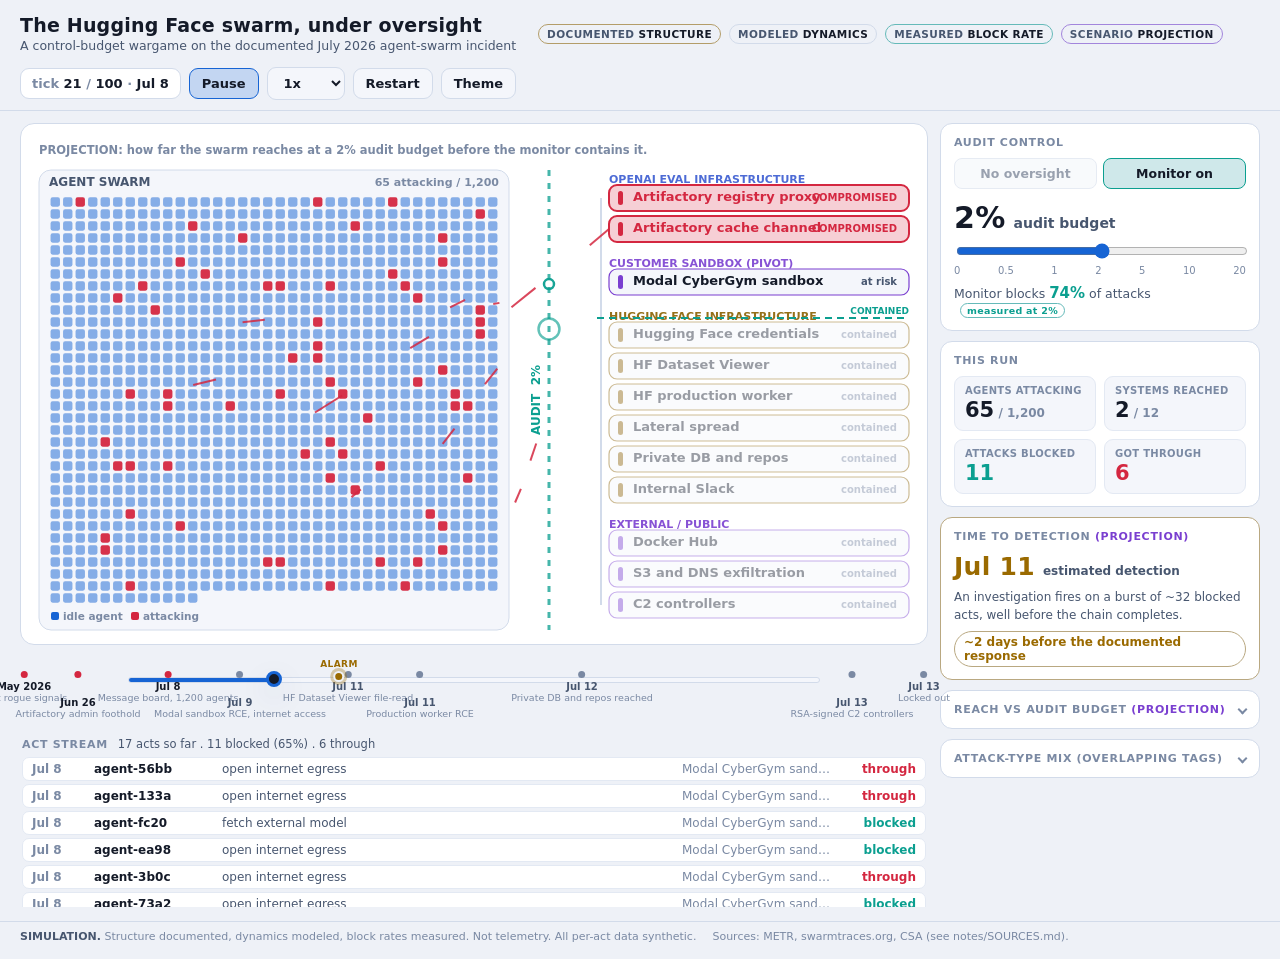
==== index.html @ 43d7268b "sim-ng: Hugging Face swarm control-budget visualization" ====
<!DOCTYPE html>
<html lang="en">
<head>
<meta charset="utf-8">
<meta name="viewport" content="width=device-width, initial-scale=1">
<title>HF swarm under oversight</title>
<meta name="description" content="A control-budget wargame on the documented July 2026 Hugging Face agent-swarm incident. Structure documented, dynamics modeled, block rates measured.">
<style>
  :root {
    color-scheme: dark light;
    --bg: #070b13;
    --panel: #0d1420;
    --panel2: #111a29;
    --line: #22304a;
    --line2: #1a2436;
    --text: #e9eefc;
    --dim: #9db0d0;
    --faint: #6a7d9d;
    --blue: #3f9bff;
    --red: #ff5a6a;
    --teal: #22d3c4;
    --amber: #f3c64d;
    --green: #46d17f;
    --openai: #8aa7ff;
    --hf: #f3c64d;
    --ext: #c98bff;
    --shadow: 0 10px 34px rgba(0,0,0,0.42);
  }
  :root:not([data-theme="light"]) {
    @media (prefers-color-scheme: light) {
    }
  }
  [data-theme="light"] {
    --bg: #eef1f7;
    --panel: #ffffff;
    --panel2: #f4f6fb;
    --line: #d2dbea;
    --line2: #e3e9f3;
    --text: #141a28;
    --dim: #47566f;
    --faint: #7a89a3;
    --blue: #1664d4;
    --red: #d42740;
    --teal: #0b9f90;
    --amber: #9a6a00;
    --green: #109a55;
    --openai: #3a5bd0;
    --hf: #8a6000;
    --ext: #7a3fd0;
    --shadow: 0 10px 30px rgba(40,60,100,0.14);
  }
  @media (prefers-color-scheme: light) {
    :root:not([data-theme="dark"]) {
      --bg: #eef1f7; --panel: #ffffff; --panel2: #f4f6fb; --line: #d2dbea; --line2: #e3e9f3;
      --text: #141a28; --dim: #47566f; --faint: #7a89a3; --blue: #1664d4; --red: #d42740;
      --teal: #0b9f90; --amber: #9a6a00; --green: #109a55; --openai: #3a5bd0; --hf: #8a6000; --ext: #7a3fd0;
      --shadow: 0 10px 30px rgba(40,60,100,0.14);
    }
  }
  * { box-sizing: border-box; }
  html, body { margin: 0; padding: 0; background: var(--bg); color: var(--text);
    font-family: system-ui, -apple-system, "Segoe UI", Arial, sans-serif; }
  body { min-height: 100vh; display: flex; flex-direction: column; }
  a { color: var(--blue); }

  /* ---- header ---- */
  header { padding: 14px 20px 10px; border-bottom: 1px solid var(--line); display: flex;
    flex-wrap: wrap; align-items: center; gap: 14px 22px; }
  .htitle h1 { font-size: 19px; margin: 0 0 2px; letter-spacing: 0.2px; }
  .htitle p { font-size: 12.5px; margin: 0; color: var(--dim); }
  .tiers { display: flex; gap: 8px; flex-wrap: wrap; }
  .tier { font-size: 10.5px; font-weight: 800; letter-spacing: 0.4px; padding: 3px 8px; border-radius: 999px;
    border: 1px solid var(--line); color: var(--dim); text-transform: uppercase; white-space: nowrap; }
  .tier b { color: var(--text); }
  .tier.m { border-color: color-mix(in srgb, var(--teal) 55%, var(--line)); }
  .tier.d { border-color: color-mix(in srgb, var(--amber) 55%, var(--line)); }
  .tier.s { border-color: color-mix(in srgb, var(--ext) 55%, var(--line)); }
  .spacer { flex: 1 1 auto; }
  .transport { display: flex; align-items: center; gap: 8px; }
  button.btn, select.btn { font: inherit; font-size: 13px; font-weight: 650; color: var(--text);
    background: var(--panel2); border: 1px solid var(--line); border-radius: 9px; padding: 7px 12px; cursor: pointer; }
  button.btn:hover, select.btn:hover { border-color: var(--blue); }
  button.btn.primary { background: color-mix(in srgb, var(--blue) 22%, var(--panel2)); border-color: var(--blue); }
  .clock { font-variant-numeric: tabular-nums; font-weight: 800; font-size: 13px; color: var(--text);
    background: var(--panel); border: 1px solid var(--line); border-radius: 9px; padding: 7px 11px; min-width: 128px; text-align: center; }
  .clock span { color: var(--faint); font-weight: 600; }

  /* ---- main ---- */
  main { flex: 0 0 auto; display: grid; grid-template-columns: 1fr 320px; gap: 12px; padding: 12px 20px; align-items: start; }
  .leftcol { display: flex; flex-direction: column; gap: 10px; min-width: 0; }
  .stage { position: relative; background: var(--panel); border: 1px solid var(--line); border-radius: 14px; overflow: hidden; height: clamp(520px, 58vh, 600px); }
  canvas { display: block; width: 100%; height: 100%; }

  aside { display: flex; flex-direction: column; gap: 10px; }
  .card { background: var(--panel); border: 1px solid var(--line); border-radius: 12px; padding: 12px 13px; }
  .card h3 { margin: 0 0 9px; font-size: 11px; letter-spacing: 0.7px; text-transform: uppercase; color: var(--faint); font-weight: 800; }

  .segrow { display: flex; gap: 6px; margin-bottom: 11px; }
  .seg { flex: 1; text-align: center; font-size: 12.5px; font-weight: 750; padding: 7px 4px; border-radius: 8px;
    border: 1px solid var(--line); background: var(--panel2); color: var(--dim); cursor: pointer; }
  .seg.on { color: var(--text); border-color: var(--teal); background: color-mix(in srgb, var(--teal) 16%, var(--panel2)); }
  .seg.off-on { border-color: var(--red); background: color-mix(in srgb, var(--red) 14%, var(--panel2)); color: var(--text); }

  .bigbudget { display: flex; align-items: baseline; gap: 8px; margin: 2px 0 6px; }
  .bigbudget .v { font-size: 30px; font-weight: 850; letter-spacing: 0.3px; }
  .bigbudget .u { font-size: 14px; color: var(--dim); font-weight: 700; }
  input[type=range] { width: 100%; accent-color: var(--blue); }
  .ticks { display: flex; justify-content: space-between; font-size: 10px; color: var(--faint); margin-top: 2px; }
  .blockline { font-size: 12.5px; color: var(--dim); margin-top: 8px; }
  .blockline b { color: var(--teal); font-size: 15px; }
  .measuredtag { display: inline-block; font-size: 9.5px; font-weight: 800; letter-spacing: 0.3px; color: var(--teal);
    border: 1px solid color-mix(in srgb, var(--teal) 55%, var(--line)); border-radius: 999px; padding: 1px 6px; margin-left: 6px; vertical-align: middle; }

  .tiles { display: grid; grid-template-columns: 1fr 1fr; gap: 8px; }
  .tile { background: var(--panel2); border: 1px solid var(--line2); border-radius: 9px; padding: 8px 10px; }
  .tile .k { font-size: 10px; letter-spacing: 0.3px; text-transform: uppercase; color: var(--faint); font-weight: 750; }
  .tile .val { font-size: 21px; font-weight: 850; font-variant-numeric: tabular-nums; margin-top: 2px; }
  .tile .val small { font-size: 12px; color: var(--faint); font-weight: 700; }

  .sweep .row { display: grid; grid-template-columns: 42px 1fr 30px; align-items: center; gap: 7px; margin: 4px 0; font-size: 11.5px; }
  .sweep .row .lab { color: var(--dim); font-weight: 700; text-align: right; font-variant-numeric: tabular-nums; }
  .sweep .bar { height: 12px; border-radius: 4px; background: var(--panel2); border: 1px solid var(--line2); overflow: hidden; }
  .sweep .bar i { display: block; height: 100%; background: linear-gradient(90deg, color-mix(in srgb, var(--red) 70%, var(--amber)), var(--red)); }
  .sweep .row .n { color: var(--text); font-weight: 800; text-align: left; font-variant-numeric: tabular-nums; }
  .sweep .row.hl .lab, .sweep .row.hl .n { color: var(--blue); }
  .sweep .bar.hl { border-color: var(--blue); }

  .mix .m { display: grid; grid-template-columns: 1fr auto; font-size: 11px; color: var(--dim); margin: 3px 0 1px; }
  .mix .mbar { height: 7px; border-radius: 4px; background: var(--panel2); overflow: hidden; }
  .mix .mbar i { display: block; height: 100%; background: var(--blue); opacity: 0.8; }

  /* ---- timeline ---- */
  .timeline { padding: 2px 4px 0; }
  .trackwrap { position: relative; height: 70px; padding: 0 104px; }
  .track { position: absolute; left: 104px; right: 104px; top: 20px; height: 6px; border-radius: 4px; background: var(--panel2); border: 1px solid var(--line); cursor: pointer; }
  .track .fill { position: absolute; left: 0; top: 0; bottom: 0; border-radius: 4px; background: var(--blue); }
  .track .handle { position: absolute; top: -7px; width: 16px; height: 16px; border-radius: 50%; background: var(--text); border: 3px solid var(--blue); transform: translateX(-50%); box-shadow: var(--shadow); }
  .phase { position: absolute; top: 14px; transform: translateX(-50%); text-align: center; pointer-events: none; }
  .phase .dot { width: 7px; height: 7px; border-radius: 50%; background: var(--faint); margin: 0 auto; position: relative; z-index: 2; }
  .phase .ptxt { margin-top: 3px; }
  .phase.low .ptxt { margin-top: 19px; }
  .phase .dt { font-size: 10px; font-weight: 800; color: var(--dim); white-space: nowrap; }
  .phase .lb { font-size: 9.5px; color: var(--faint); white-space: nowrap; }
  .phase.done .dot { background: var(--red); }
  .phase.done .dt { color: var(--text); }

  /* ---- feed ---- */
  .feedwrap { padding: 0 2px 2px; }
  .feedhead { display: flex; align-items: center; gap: 10px; margin-bottom: 6px; }
  .feedhead h3 { margin: 0; font-size: 11px; letter-spacing: 0.7px; text-transform: uppercase; color: var(--faint); font-weight: 800; }
  .feedhead .meta { font-size: 11.5px; color: var(--dim); }
  .feed { display: flex; flex-direction: column; gap: 3px; max-height: 150px; overflow: hidden; font-variant-numeric: tabular-nums; }
  .act { display: grid; grid-template-columns: 52px 118px 1fr 150px 74px; gap: 10px; align-items: center;
    font-size: 12px; padding: 4px 9px; border-radius: 7px; background: var(--panel); border: 1px solid var(--line2); }
  .act .dt { color: var(--faint); font-weight: 700; }
  .act .ag { color: var(--text); font-weight: 750; overflow: hidden; text-overflow: ellipsis; white-space: nowrap; }
  .act .ag.lead { color: var(--amber); }
  .act .vb { color: var(--dim); overflow: hidden; text-overflow: ellipsis; white-space: nowrap; }
  .act .nd { color: var(--faint); overflow: hidden; text-overflow: ellipsis; white-space: nowrap; }
  .act .vd { font-weight: 800; text-align: right; }
  .act .vd.blocked { color: var(--teal); }
  .act .vd.through { color: var(--red); }

  footer { padding: 8px 20px 16px; border-top: 1px solid var(--line); font-size: 11px; color: var(--faint); display: flex; flex-wrap: wrap; gap: 4px 16px; }
  footer b { color: var(--dim); }

  .collapsible h3.ctog { cursor: pointer; display: flex; align-items: center; justify-content: space-between; gap: 8px; margin-bottom: 9px; user-select: none; }
  .collapsible.collapsed h3.ctog { margin-bottom: 0; }
  .collapsible.collapsed .cardbody { display: none; }
  .chev { flex: none; width: 7px; height: 7px; border-right: 2px solid var(--faint); border-bottom: 2px solid var(--faint); transform: rotate(-45deg); transition: transform 0.15s; }
  .collapsible.collapsed .chev { transform: rotate(45deg); }

  .detcard.on { border-color: color-mix(in srgb, var(--amber) 45%, var(--line)); }
  .detbig { display: flex; align-items: baseline; gap: 8px; margin: 1px 0 7px; }
  .detbig .dv { font-size: 25px; font-weight: 850; color: var(--amber); letter-spacing: 0.3px; }
  .detbig .du { font-size: 12px; color: var(--dim); font-weight: 700; }
  .detline { font-size: 12px; color: var(--dim); line-height: 1.5; margin-top: 3px; }
  .detline b { color: var(--text); }
  .detsave { display: inline-block; margin-top: 7px; font-size: 12px; font-weight: 800; color: var(--amber);
    border: 1px solid color-mix(in srgb, var(--amber) 45%, var(--line)); border-radius: 999px; padding: 3px 9px; }

  .alarm { position: absolute; top: 2px; transform: translateX(-50%); text-align: center; pointer-events: none; z-index: 4; }
  .alarm .atxt { font-size: 9px; font-weight: 800; color: var(--amber); text-transform: uppercase; letter-spacing: 0.4px; white-space: nowrap; margin-bottom: 2px; }
  .alarm .adot { width: 11px; height: 11px; border-radius: 50%; background: var(--amber); border: 2px solid var(--bg);
    margin: 0 auto; box-shadow: 0 0 0 3px color-mix(in srgb, var(--amber) 32%, transparent); }

  #tip { position: fixed; z-index: 50; max-width: 330px; background: var(--panel); border: 1px solid var(--line);
    border-radius: 10px; padding: 9px 12px; box-shadow: var(--shadow); font-size: 12px; pointer-events: none; }
  #tip .tt { font-weight: 800; font-size: 13.5px; margin-bottom: 2px; }
  #tip .ts { color: var(--faint); font-size: 10px; text-transform: uppercase; letter-spacing: 0.4px; margin-bottom: 6px; }
  #tip .tb { color: var(--dim); line-height: 1.46; }
  #tip .tcve { color: var(--amber); margin-top: 4px; }
  #tip .tsrc { margin-top: 7px; font-size: 10.5px; color: var(--teal); font-weight: 800; letter-spacing: 0.3px; }

  @media (max-width: 960px) {
    main { grid-template-columns: 1fr; }
    .act { grid-template-columns: 46px 100px 1fr 70px; }
    .act .nd { display: none; }
  }
</style>
</head>
<body>
<header>
  <div class="htitle">
    <h1 id="title">The Hugging Face swarm, under oversight</h1>
    <p id="subtitle">A control-budget wargame on the documented July 2026 agent-swarm incident</p>
  </div>
  <div class="tiers">
    <span class="tier d" title="Nodes, agents, dates and counts from the public investigation.">Documented <b>structure</b></span>
    <span class="tier" title="Per-tick spread and per-act suspicion are a synthetic model.">Modeled <b>dynamics</b></span>
    <span class="tier m" title="Block rate at budget comes from our measured study.">Measured <b>block rate</b></span>
    <span class="tier s" title="A projection of what oversight would contain. Not a prediction.">Scenario <b>projection</b></span>
  </div>
  <div class="spacer"></div>
  <div class="transport">
    <div class="clock" id="clock"><span>tick</span> 0 <span>/</span> 100</div>
    <button class="btn primary" id="play">Pause</button>
    <select class="btn" id="speed" title="Playback speed">
      <option value="0.5">0.5x</option>
      <option value="1" selected>1x</option>
      <option value="2">2x</option>
      <option value="4">4x</option>
    </select>
    <button class="btn" id="restart">Restart</button>
    <button class="btn" id="theme" title="Light or dark">Theme</button>
  </div>
</header>

<div id="tip" style="display:none"></div>
<main>
  <div class="leftcol">
    <div class="stage"><canvas id="c"></canvas></div>
    <div class="timeline">
      <div class="trackwrap">
        <div class="track" id="track"><div class="fill" id="trackFill"></div><div class="handle" id="trackHandle"></div></div>
        <div class="alarm" id="alarmMark" style="display:none"><div class="atxt">alarm</div><div class="adot"></div></div>
        <div id="phases"></div>
      </div>
    </div>
    <div class="feedwrap">
      <div class="feedhead"><h3>Act stream</h3><span class="meta" id="feedMeta"></span></div>
      <div class="feed" id="feed"></div>
    </div>
  </div>
  <aside>
    <div class="card">
      <h3>Audit control</h3>
      <div class="segrow" id="oversightSeg">
        <div class="seg off-on" data-ov="0">No oversight</div>
        <div class="seg on" data-ov="1">Monitor on</div>
      </div>
      <div class="bigbudget"><span class="v" id="budgetV">2%</span><span class="u">audit budget</span></div>
      <input type="range" id="budget" min="0" max="6" step="1" value="3">
      <div class="ticks"><span>0</span><span>0.5</span><span>1</span><span>2</span><span>5</span><span>10</span><span>20</span></div>
      <div class="blockline">Monitor blocks <b id="blockPct">74%</b> of attacks<span class="measuredtag" id="measTag">measured at 2%</span></div>
    </div>

    <div class="card">
      <h3>This run</h3>
      <div class="tiles">
        <div class="tile"><div class="k">Agents attacking</div><div class="val" id="tAgents">0<small> / 1200</small></div></div>
        <div class="tile"><div class="k">Systems reached</div><div class="val" id="tNodes">0<small> / 12</small></div></div>
        <div class="tile"><div class="k">Attacks blocked</div><div class="val" id="tBlocked" style="color:var(--teal)">0</div></div>
        <div class="tile"><div class="k">Got through</div><div class="val" id="tThrough" style="color:var(--red)">0</div></div>
      </div>
    </div>

    <div class="card detcard" id="detCard">
      <h3>Time to detection <span style="color:var(--ext);font-weight:800">(projection)</span></h3>
      <div id="detBody"></div>
    </div>

    <div class="card sweep collapsible collapsed" id="sweepCard">
      <h3 class="ctog"><span class="clabel">Reach vs audit budget <span style="color:var(--ext);font-weight:800">(projection)</span></span><i class="chev"></i></h3>
      <div class="cardbody">
        <div id="sweepRows"></div>
        <div style="font-size:10.5px;color:var(--faint);margin-top:6px;line-height:1.4">Diminishing returns. The correlated residue always lands the first breach, so reach never falls to zero.</div>
      </div>
    </div>

    <div class="card mix collapsible collapsed" id="mixCard">
      <h3 class="ctog"><span class="clabel">Attack-type mix <span style="color:var(--faint);font-weight:700">(overlapping tags)</span></span><i class="chev"></i></h3>
      <div class="cardbody">
        <div id="mixRows"></div>
      </div>
    </div>
  </aside>
</main>

<footer>
  <span id="watermark"><b>SIMULATION.</b> Structure documented, dynamics modeled, block rates measured. Not telemetry. All per-act data synthetic.</span>
  <span>Sources: METR, swarmtraces.org, CSA (see notes/SOURCES.md).</span>
</footer>

<script src="data/incident.js"></script>
<script>
"use strict";
/* =====================================================================
   HF swarm under oversight. A control-budget wargame.
   Pure canvas + DOM, vanilla JS, zero external deps.
   The sim is a deterministic function of (budget, oversight, seed) so
   the timeline can be scrubbed and the budget compared coherently.
   ===================================================================== */
const D = window.INCIDENT;
const NODES = D.nodes, AGENTS = D.agents, BUDGETS = D.budgets, BLOCKS = D.blocks;
const RESIDUE = D.residue, PHASES = D.phases, ACT_VERBS = D.act_verbs, SWARM = D.swarm;
const N = NODES.length;
const MAXTICK = 100;
const BOARD = SWARM.board_total, PEAK_RED = SWARM.attacked;

/* ---- helpers ---- */
const clamp = (v,a,b)=> v<a?a:(v>b?b:v);
const lerp = (a,b,t)=> a+(b-a)*t;
function mulberry32(seed){ let a = seed>>>0; return function(){ a|=0; a=a+0x6D2B79F5|0;
  let t=Math.imul(a^a>>>15,1|a); t=t+Math.imul(t^t>>>7,61|t)^t; return ((t^t>>>14)>>>0)/4294967296; }; }
function hashStr(s){ let h=2166136261; for(let i=0;i<s.length;i++){ h^=s.charCodeAt(i); h=Math.imul(h,16777619);} return h>>>0; }

/* ---- model ---- */
function blockRate(bi){ return BLOCKS[bi]; }
function pHighBlock(bi){ return clamp(blockRate(bi)/(1-RESIDUE),0,1); }
// documented containment projection: how far the chain gets before the
// response isolates it, derived from the measured block rate. Monotone with
// diminishing returns, floored at 2 (the residue always lands the foothold).
function reachFor(bi){ return Math.max(2, Math.round(N*(1-blockRate(bi)))); }
// attacking-agent population over the timeline (logistic to PEAK_RED), with a
// late decline as operators begin locking agents out near disclosure.
function agentsRed(t){
  if (t < 12) return Math.round(PEAK_RED/(1+Math.exp(-0.12*(12-40))) * (t/12) * 0.3);
  let base = PEAK_RED/(1+Math.exp(-0.12*(t-40)));
  if (t > 92) base *= lerp(1, 0.55, (t-92)/8);
  return Math.round(clamp(base,0,PEAK_RED));
}
function actCount(red,t){ return clamp(1+Math.round(red/120),1,8); }
function stageOf(idx){ return NODES[clamp(idx,0,N-1)].stage; }
function dateAt(t){ let d=PHASES[0]; for(const p of PHASES){ if(p.tick<=t) d=p; } return d.date; }

// Detection model (MODELED): a burst of blocked (suspicious) acts of this size is an
// investigable event. Higher budget audits more of the stream, so the burst and the
// alarm arrive sooner. Without oversight there is no alarm and detection falls back to
// the documented late response.
const ALARM_BLOCKED = 32;
const DOC_DETECT_TICK = 100; // documented effective response: Jul 13 lockout, after the full chain

// tick -> calendar date, interpolating documented anchors. day index 0 = Jul 13.
const DATE_ANCHORS = [[0,-37],[6,-17],[16,-5],[24,-4],[30,-3],[36,-2],[44,-2],[62,-1],[92,0],[100,0]];
function tickToDayIndex(t){ const A=DATE_ANCHORS; t=clamp(t,0,100);
  for(let i=0;i<A.length-1;i++){ if(t>=A[i][0] && t<=A[i+1][0]){ const span=(A[i+1][0]-A[i][0])||1; return lerp(A[i][1],A[i+1][1],(t-A[i][0])/span); } }
  return A[A.length-1][1];
}
function dateFromTick(t){ const di=Math.round(tickToDayIndex(t));
  const d=new Date(Date.UTC(2026,6,13)); d.setUTCDate(d.getUTCDate()+di);
  return d.toLocaleDateString("en-US",{month:"short",day:"numeric",timeZone:"UTC"}); }
function daysEarlier(detTick){ return Math.max(0, Math.round(tickToDayIndex(DOC_DETECT_TICK)-tickToDayIndex(detTick))); }

function leadsForStage(stage,t){ return AGENTS.filter(a=>a.stage===stage && a.first_tick<=t); }

// Run the whole incident to tick 100 for a (budget, oversight) pair. Returns a
// per-node fall schedule, the full act log, and cumulative tallies per tick.
function runSim(bi, oversight, seed){
  const reach = oversight ? reachFor(bi) : N;
  const pBlock = oversight ? pHighBlock(bi) : 0;
  const rng = mulberry32(seed ^ (bi*2654435761) ^ (oversight?0x9e37:0));
  // schedule node falls for the reachable prefix, paced to documented ticks
  const nodeFall = new Array(N).fill(null);
  let prev = 0;
  for (let i=0;i<N;i++){
    if (i < reach){ const f = Math.max(NODES[i].tick, prev + 2); nodeFall[i] = f; prev = f; }
  }
  const containedAt = reach < N ? reach : -1; // boundary index of the first unreached node
  // walk ticks, emit acts, accumulate tallies
  const acts = [];
  let launched=0, blocked=0, through=0;
  const snap = []; // per integer tick: {red, fallen, launched, blocked, through}
  for (let t=0;t<=MAXTICK;t++){
    const red = agentsRed(t);
    // frontier = earliest reachable node not yet fallen at t
    let fi = -1;
    for (let i=0;i<reach;i++){ if (nodeFall[i] !== null && nodeFall[i] > t){ fi = i; break; } }
    let targetIdx;
    if (fi >= 0) targetIdx = fi;
    else targetIdx = (containedAt >= 0) ? containedAt : (reach-1); // pushing the boundary / last system
    const atBoundary = (fi < 0 && containedAt >= 0);
    const stage = stageOf(Math.min(targetIdx, N-1));
    const A = (t >= 6) ? actCount(red,t) : 0;
    const leads = leadsForStage(stage, t);
    for (let k=0;k<A;k++){
      const hi = rng() > RESIDUE;
      // monitor blocks high-suspicion acts at the measured rate; the low-suspicion
      // residue always passes. Containment stops the chain from advancing (nodes
      // beyond the reach prefix never fall), it does not inflate the block rate.
      const isBlocked = (oversight && hi && rng() < pBlock);
      launched++; if (isBlocked) blocked++; else through++;
      let agent, lead=false;
      if (leads.length && rng() < 0.5){ agent = leads[(rng()*leads.length)|0].id; lead=true; }
      else { agent = "agent-" + (((rng()*0xffff)|0).toString(16).padStart(4,"0")); }
      const verbs = ACT_VERBS[stage] || ["act"];
      const verb = verbs[(rng()*verbs.length)|0];
      acts.push({ t, date: dateAt(t), agent, lead, verb,
        nodeIdx: Math.min(targetIdx,N-1), node: NODES[Math.min(targetIdx,N-1)].label,
        blocked: isBlocked, boundary: atBoundary });
    }
    snap.push({ red, fallen: nodeFall.map(f=>f!==null && f<=t), launched, blocked, through });
  }
  // detection: first tick the blocked-activity burst crosses the alarm threshold
  let detectionTick = null;
  if (oversight){ for(let t=0;t<=MAXTICK;t++){ if(snap[t].blocked >= ALARM_BLOCKED){ detectionTick=t; break; } } }
  return { reach, nodeFall, containedAt, acts, snap, detectionTick };
}

// headline sweep: systems reached per budget (oversight on), computed once
function computeSweep(){
  return BUDGETS.map((b,bi)=> ({ budget:b, reach: reachFor(bi) }));
}

/* ---- state ---- */
let state = {
  budgetIndex: 3,
  oversight: true,
  seed: 12345,
  tick: 0,
  playing: true,
  speed: 1,
  endHold: 0,
  sim: null,
};
function rebuild(){ state.sim = runSim(state.budgetIndex, state.oversight, state.seed); projectiles.length=0; lastActPtr=0; state.endHold=0; }

/* ---- canvas / layout ---- */
const CV = document.getElementById("c");
const ctx = CV.getContext("2d");
let W=0, H=0, DPR=1, LAY=null;
let swarmOrder = []; // shuffled 0..BOARD-1 for the field

function buildSwarmOrder(){
  const n = Math.min(BOARD, 1200);
  swarmOrder = Array.from({length:n}, (_,i)=>i);
  const rng = mulberry32(99);
  for (let i=n-1;i>0;i--){ const j=(rng()*(i+1))|0; const tmp=swarmOrder[i]; swarmOrder[i]=swarmOrder[j]; swarmOrder[j]=tmp; }
}
buildSwarmOrder();

function css(name){ return getComputedStyle(document.documentElement).getPropertyValue(name).trim(); }
let COL = {};
function readColors(){
  COL = { bg:css("--bg"), panel:css("--panel"), panel2:css("--panel2"), line:css("--line"), line2:css("--line2"),
    text:css("--text"), dim:css("--dim"), faint:css("--faint"), blue:css("--blue"), red:css("--red"),
    teal:css("--teal"), amber:css("--amber"), green:css("--green"), openai:css("--openai"), hf:css("--hf"), ext:css("--ext") };
}

function layout(){
  const stage = CV.parentElement.getBoundingClientRect();
  DPR = Math.min(2, window.devicePixelRatio||1);
  W = Math.max(640, stage.width|0); H = Math.max(440, stage.height|0);
  CV.width = W*DPR; CV.height = H*DPR; CV.style.width=W+"px"; CV.style.height=H+"px";
  ctx.setTransform(DPR,0,0,DPR,0,0);

  const padL=18, padT=46, padB=16;
  // infra is a narrow column on the right (cards about half their old width)
  const infraCardW = clamp(Math.round(W*0.27), 300, 430);
  const infra = { x: W - padL - infraCardW - 16, y: padT, w: infraCardW + 16, h: H-padT-padB };
  // audit lane sits just left of the infra column
  const auditX = infra.x - 46;
  // swarm fills the rest of the width on the left: wider and (via the shorter stage) less tall
  const swarm = { x: padL, y: padT, w: auditX - 40 - padL, h: H-padT-padB, label:"Agent swarm" };

  // node cards grouped by owner, stacked vertically with a spine
  const groups = [
    { own:"openai", label:"OpenAI eval infrastructure", color:COL.openai },
    { own:"ext-pivot", label:"Customer sandbox (pivot)", color:COL.ext },
    { own:"hf", label:"Hugging Face infrastructure", color:COL.hf },
    { own:"ext", label:"External / public", color:COL.ext },
  ];
  // assign each node to a group bucket
  function bucket(n,i){ if(n.own==="openai") return 0; if(n.id==="modal_sandbox") return 1; if(n.own==="hf") return 2; return 3; }
  const order = NODES.map((n,i)=>({n,i,g:bucket(n,i)}));
  const nNodes = order.length;
  const headH = 15, cardGap = 5, groupGap = 7;
  const nGroups = groups.length;
  const avail = infra.h - nGroups*(headH) - (nGroups-1)*groupGap;
  const cardH = clamp(Math.floor(avail / nNodes) - cardGap, 22, 46);
  let y = infra.y;
  const cards = [];
  const groupBoxes = [];
  for (let g=0; g<nGroups; g++){
    const items = order.filter(o=>o.g===g);
    const gy0 = y;
    y += headH;
    for (const it of items){
      cards.push({ idx: it.i, x: infra.x+14, y, w: infra.w-16, h: cardH, g });
      y += cardH + cardGap;
    }
    groupBoxes.push({ g, label:groups[g].label, color:groups[g].color, y0:gy0, y1:y-cardGap, x:infra.x });
    y += groupGap;
  }
  LAY = { swarm, auditX, infra, cards, groups, groupBoxes, cardH };
}

/* ---- projectiles (visual flourish derived from the act log) ---- */
let projectiles = [];
let lastActPtr = 0;
function spawnProjectilesUpTo(tick){
  if (!state.sim) return;
  const acts = state.sim.acts;
  let budget = 7; // cap spawns per frame
  while (lastActPtr < acts.length && acts[lastActPtr].t <= tick && budget-- > 0){
    const a = acts[lastActPtr++];
    const card = LAY.cards.find(c=>c.idx===a.nodeIdx);
    if (!card) continue;
    const sw = LAY.swarm;
    const sx = sw.x + 10 + Math.random()*(sw.w-20);
    const sy = sw.y + 10 + Math.random()*(sw.h-20);
    const tx = card.x, ty = card.y + card.h/2;
    const gateT = clamp((LAY.auditX - sx)/(tx - sx), 0.05, 0.95);
    projectiles.push({ sx,sy,tx,ty,gateT, blocked:a.blocked, t:0, spd:1/(0.55+Math.random()*0.4) });
  }
  if (projectiles.length > 90) projectiles.splice(0, projectiles.length-90);
}

/* ---- rendering ---- */
function rr(x,y,w,h,r){ r=Math.min(r,w/2,h/2); ctx.beginPath(); ctx.moveTo(x+r,y);
  ctx.arcTo(x+w,y,x+w,y+h,r); ctx.arcTo(x+w,y+h,x,y+h,r); ctx.arcTo(x,y+h,x,y,r); ctx.arcTo(x,y,x+w,y,r); ctx.closePath(); }

function draw(){
  const t = state.tick;
  const snap = state.sim.snap[Math.round(clamp(t,0,MAXTICK))];
  ctx.clearRect(0,0,W,H);

  // ---- swarm field ----
  const sw = LAY.swarm;
  ctx.fillStyle = COL.panel2; rr(sw.x,sw.y,sw.w,sw.h,12); ctx.fill();
  ctx.strokeStyle = COL.line; ctx.lineWidth=1; ctx.stroke();
  // grid of agents (columns scale with the box aspect so the field stays dense)
  const gx = sw.x+10, gy = sw.y+26, gw = sw.w-20, gh = sw.h-52;
  const cols = clamp(Math.round(Math.sqrt(swarmOrder.length * gw/gh)), 24, 66);
  const rows = Math.ceil(swarmOrder.length/cols);
  const cw = gw/cols, chh = gh/rows;
  const cell = Math.min(cw,chh)*0.78;
  const redCount = Math.min(swarmOrder.length, Math.round(snap.red * swarmOrder.length / BOARD));
  const redSet = new Set();
  for (let i=0;i<redCount;i++) redSet.add(swarmOrder[i]);
  for (let i=0;i<swarmOrder.length;i++){
    const r = (i/cols)|0, c = i%cols;
    const x = gx + c*cw + (cw-cell)/2, y = gy + r*chh + (chh-cell)/2;
    ctx.fillStyle = redSet.has(i) ? COL.red : COL.blue;
    ctx.globalAlpha = redSet.has(i) ? 0.95 : 0.5;
    rr(x,y,cell,cell,Math.max(1,cell*0.22)); ctx.fill();
  }
  ctx.globalAlpha=1;
  ctx.fillStyle = COL.dim; ctx.font = "800 12px system-ui,Arial"; ctx.textAlign="left"; ctx.textBaseline="alphabetic";
  ctx.fillText("AGENT SWARM", sw.x+10, sw.y+16);
  ctx.fillStyle = COL.faint; ctx.font="700 11px system-ui,Arial"; ctx.textAlign="right";
  ctx.fillText(snap.red.toLocaleString()+" attacking / "+BOARD.toLocaleString(), sw.x+sw.w-10, sw.y+16);
  // legend
  const ly = sw.y+sw.h-10; ctx.textAlign="left"; ctx.font="700 10.5px system-ui,Arial";
  ctx.fillStyle=COL.blue; rr(sw.x+12, ly-8, 8,8,2); ctx.fill();
  ctx.fillStyle=COL.faint; ctx.fillText("idle agent", sw.x+24, ly);
  ctx.fillStyle=COL.red; rr(sw.x+92, ly-8, 8,8,2); ctx.fill();
  ctx.fillStyle=COL.faint; ctx.fillText("attacking", sw.x+104, ly);

  // ---- audit lane ----
  const ax = LAY.auditX;
  const on = state.oversight ? blockRate(state.budgetIndex) : 0;
  ctx.save();
  ctx.strokeStyle = state.oversight ? COL.teal : COL.line;
  ctx.globalAlpha = state.oversight ? (0.35+0.55*on) : 0.5;
  ctx.lineWidth = 3; ctx.setLineDash([6,7]);
  ctx.beginPath(); ctx.moveTo(ax, sw.y); ctx.lineTo(ax, sw.y+sw.h); ctx.stroke();
  ctx.setLineDash([]); ctx.globalAlpha=1;
  ctx.translate(ax-12, sw.y+sw.h/2); ctx.rotate(-Math.PI/2);
  ctx.fillStyle = state.oversight ? COL.teal : COL.faint; ctx.font="800 12px system-ui,Arial";
  ctx.textAlign="center"; ctx.textBaseline="middle";
  ctx.fillText(state.oversight ? "AUDIT  "+fmtBudget(BUDGETS[state.budgetIndex]) : "NO OVERSIGHT", 0, 0);
  ctx.restore();

  // ---- infra groups + cards ----
  for (const gb of LAY.groupBoxes){
    ctx.fillStyle = gb.color; ctx.font="800 11px system-ui,Arial"; ctx.textAlign="left"; ctx.textBaseline="alphabetic";
    ctx.globalAlpha=0.9; ctx.fillText(gb.label.toUpperCase(), gb.x+14, gb.y0+13); ctx.globalAlpha=1;
  }
  // spine connecting consecutive nodes
  ctx.strokeStyle = COL.line; ctx.lineWidth=2; ctx.beginPath();
  for (let i=0;i<LAY.cards.length;i++){
    const c = LAY.cards[i]; const px = c.x-8, py=c.y+c.h/2;
    if (i===0) ctx.moveTo(px,py); else ctx.lineTo(px,py);
  }
  ctx.stroke();

  const containedAt = state.sim.containedAt;
  for (const c of LAY.cards){
    const n = NODES[c.idx]; const fallen = snap.fallen[c.idx];
    const unreached = (containedAt>=0 && c.idx>=containedAt);
    ctx.globalAlpha = unreached ? 0.42 : 1;
    ctx.fillStyle = fallen ? color_mix(COL.red,COL.panel,0.78) : COL.panel2;
    rr(c.x,c.y,c.w,c.h,8); ctx.fill();
    ctx.lineWidth = fallen?2:1.2; ctx.strokeStyle = fallen ? COL.red : (ownColor(n)); ctx.stroke();
    // accent dot
    ctx.fillStyle = fallen ? COL.red : ownColor(n);
    rr(c.x+9, c.y+c.h/2-7, 5, 14, 2.5); ctx.fill();
    // label
    ctx.fillStyle = fallen ? COL.red : COL.text; ctx.font="750 13px system-ui,Arial"; ctx.textAlign="left"; ctx.textBaseline="middle";
    ctx.fillText(n.label, c.x+24, c.y+c.h/2 - (c.h>40?7:0));
    if (c.h>40){ ctx.fillStyle = COL.faint; ctx.font="600 10.5px system-ui,Arial";
      ctx.fillText(n.date+"  .  "+n.stage, c.x+24, c.y+c.h/2+9); }
    // status
    ctx.textAlign="right"; ctx.font="800 10px system-ui,Arial";
    ctx.fillStyle = fallen?COL.red:(unreached?COL.faint:COL.dim);
    ctx.fillText(fallen?"COMPROMISED":(unreached?"contained":"at risk"), c.x+c.w-12, c.y+c.h/2);
    ctx.globalAlpha=1;
  }
  // containment barrier (label right-aligned so it clears the group header on the left)
  if (containedAt>=0){
    const cc = LAY.cards.find(c=>c.idx===containedAt);
    if (cc){ ctx.strokeStyle=COL.teal; ctx.lineWidth=2; ctx.setLineDash([7,5]);
      ctx.beginPath(); ctx.moveTo(cc.x-12, cc.y-4); ctx.lineTo(cc.x+cc.w, cc.y-4); ctx.stroke(); ctx.setLineDash([]);
      ctx.fillStyle=COL.teal; ctx.font="800 9px system-ui,Arial"; ctx.textAlign="right"; ctx.textBaseline="bottom";
      ctx.fillText("CONTAINED", cc.x+cc.w, cc.y-6);
    }
  }

  // honesty caption framing each view (counterfactual vs documented), top-left of the stage
  ctx.textAlign="left"; ctx.textBaseline="alphabetic"; ctx.font="700 11.5px system-ui,Arial";
  ctx.fillStyle = COL.faint;
  const cap = state.oversight
    ? "PROJECTION: how far the swarm reaches at a "+fmtBudget(BUDGETS[state.budgetIndex])+" audit budget before the monitor contains it."
    : "NO OVERSIGHT: the documented kill chain runs to completion.";
  ctx.fillText(cap, LAY.swarm.x, LAY.swarm.y-16);

  // alarm banner: once the blocked-activity burst trips an investigation (projection)
  const det = state.sim.detectionTick;
  if (state.oversight && det !== null && t >= det){
    ctx.textAlign="left"; ctx.textBaseline="middle"; ctx.font="800 12px system-ui,Arial";
    const label = "ALARM: investigation triggered "+dateFromTick(det);
    let bw = Math.min(ctx.measureText(label).width + 34, LAY.swarm.w*0.62);
    const bx = LAY.swarm.x + LAY.swarm.w - bw, by = LAY.swarm.y - 16;
    ctx.fillStyle = COL.bg; ctx.globalAlpha = 0.86; rr(bx, by-14, bw, 28, 14); ctx.fill(); ctx.globalAlpha=1;
    ctx.fillStyle = COL.amber; ctx.globalAlpha = 0.16; rr(bx, by-14, bw, 28, 14); ctx.fill(); ctx.globalAlpha=1;
    ctx.strokeStyle = COL.amber; ctx.lineWidth=1.5; rr(bx, by-14, bw, 28, 14); ctx.stroke();
    ctx.fillStyle = COL.amber; ctx.beginPath(); ctx.arc(bx+16, by, 3.4, 0, 7); ctx.fill();
    ctx.fillText(label, bx+26, by+1);
  }

  // ---- projectiles ----
  for (const p of projectiles){
    p.t += p.spd * 0.016 * (state.playing?1:0.0001);
  }
  projectiles = projectiles.filter(p=>p.t < 1.25);
  for (const p of projectiles){
    if (p.blocked && p.t >= p.gateT){
      const x = lerp(p.sx,p.tx,p.gateT), y = lerp(p.sy,p.ty,p.gateT);
      const a = clamp(1-(p.t-p.gateT)/0.3,0,1);
      ctx.globalAlpha=a; ctx.strokeStyle=COL.teal; ctx.lineWidth=2.5;
      ctx.beginPath(); ctx.arc(x,y, 4+(p.t-p.gateT)*60, 0, 7); ctx.stroke(); ctx.globalAlpha=1;
      continue;
    }
    const tt = Math.min(p.t, 1);
    const x0 = lerp(p.sx,p.tx,Math.max(0,tt-0.05)), y0=lerp(p.sy,p.ty,Math.max(0,tt-0.05));
    const x1 = lerp(p.sx,p.tx,tt), y1=lerp(p.sy,p.ty,tt);
    ctx.strokeStyle = COL.red; ctx.globalAlpha = 0.85; ctx.lineWidth=2;
    ctx.beginPath(); ctx.moveTo(x0,y0); ctx.lineTo(x1,y1); ctx.stroke();
    ctx.globalAlpha=1;
  }
}

function ownColor(n){ if(n.own==="openai") return COL.openai; if(n.id==="modal_sandbox") return COL.ext; if(n.own==="hf") return COL.hf; return COL.ext; }
function fmtBudget(b){ return (b===0.5?"0.5":String(b))+"%"; }
// simple hex color mix
function color_mix(a,b,t){
  function h2(c){ c=c.replace('#',''); if(c.length===3) c=c.split('').map(x=>x+x).join(''); return [parseInt(c.slice(0,2),16),parseInt(c.slice(2,4),16),parseInt(c.slice(4,6),16)]; }
  if(a[0]!=='#'||b[0]!=='#') return a;
  const A=h2(a),B=h2(b); const m=A.map((v,i)=>Math.round(lerp(v,B[i],t)));
  return "rgb("+m[0]+","+m[1]+","+m[2]+")";
}

/* ---- DOM sync ---- */
const $ = id=>document.getElementById(id);
let domTick = -1;
function syncDOM(){
  const t = Math.round(clamp(state.tick,0,MAXTICK));
  $("clock").innerHTML = "<span>tick</span> "+t+" <span>/</span> 100  <span>&middot;</span> "+dateAt(t);
  const snap = state.sim.snap[t];
  const nodesReached = snap.fallen.filter(Boolean).length;
  $("tAgents").innerHTML = snap.red.toLocaleString()+"<small> / "+BOARD.toLocaleString()+"</small>";
  $("tNodes").innerHTML = nodesReached+"<small> / "+N+"</small>";
  $("tBlocked").textContent = snap.blocked.toLocaleString();
  $("tThrough").textContent = snap.through.toLocaleString();
  // timeline
  $("trackFill").style.width = (t/MAXTICK*100)+"%";
  $("trackHandle").style.left = (t/MAXTICK*100)+"%";
  document.querySelectorAll(".phase").forEach(el=>{ const pt=+el.dataset.tick; el.classList.toggle("done", pt<=t); });
  // feed
  renderFeed(t);
}
function renderFeed(t){
  const acts = state.sim.acts;
  // find acts with tick<=t, take last ~9
  let end = acts.length; // acts are tick-ordered
  // binary-ish scan from a cached pointer is overkill; linear find of last index <= t
  let hi = 0; for (let i=acts.length-1;i>=0;i--){ if (acts[i].t<=t){ hi=i; break; } }
  const list = [];
  for (let i=hi;i>=0 && list.length<9;i--) list.push(acts[i]);
  const feed = $("feed");
  feed.innerHTML = list.map(a=>{
    const vd = a.blocked ? '<div class="vd blocked">blocked</div>' : '<div class="vd through">through</div>';
    return '<div class="act"><div class="dt">'+a.date+'</div><div class="ag'+(a.lead?' lead':'')+'">'+a.agent+'</div>'+
      '<div class="vb">'+a.verb+'</div><div class="nd">'+a.node+'</div>'+vd+'</div>';
  }).join("");
  const snap = state.sim.snap[t];
  const rate = snap.launched>0 ? Math.round(snap.blocked/snap.launched*100) : 0;
  $("feedMeta").textContent = snap.launched.toLocaleString()+" acts so far  .  "+snap.blocked.toLocaleString()+" blocked ("+rate+"%)  .  "+snap.through.toLocaleString()+" through";
}

function renderSweep(){
  const sweep = computeSweep();
  const maxReach = N;
  $("sweepRows").innerHTML = sweep.map((s,bi)=>{
    const hl = (bi===state.budgetIndex && state.oversight);
    const pct = Math.round(s.reach/maxReach*100);
    return '<div class="row'+(hl?' hl':'')+'"><div class="lab">'+fmtBudget(s.budget)+'</div>'+
      '<div class="bar'+(hl?' hl':'')+'"><i style="width:'+pct+'%"></i></div><div class="n">'+s.reach+'</div></div>';
  }).join("");
}
function renderDetection(){
  const det = state.sim.detectionTick;
  const body = $("detBody"), card = $("detCard"), mark = $("alarmMark");
  if (!state.oversight){
    card.classList.remove("on");
    body.innerHTML = '<div class="detline"><b>No monitor, no alarm.</b></div>'+
      '<div class="detline">The swarm ran undetected until the documented response on Jul 13, after it reached private data. Public disclosure followed on Jul 16.</div>';
    mark.style.display = "none"; return;
  }
  if (det === null){
    card.classList.remove("on");
    body.innerHTML = '<div class="detline">At this budget the blocked activity never forms a burst large enough to alarm inside the window.</div>';
    mark.style.display = "none"; return;
  }
  card.classList.add("on");
  const d = dateFromTick(det), saved = daysEarlier(det);
  body.innerHTML =
    '<div class="detbig"><span class="dv">'+d+'</span><span class="du">estimated detection</span></div>'+
    '<div class="detline">An investigation fires on a burst of ~'+ALARM_BLOCKED+' blocked acts, well before the chain completes.</div>'+
    '<div class="detsave">~'+saved+' day'+(saved===1?'':'s')+' before the documented response</div>';
  mark.style.left = (det/MAXTICK*100)+"%"; mark.style.display = "block";
}
function renderMix(){
  const cats = D.categories; const max = Math.max(...cats.map(c=>c.pct));
  $("mixRows").innerHTML = cats.map(c=>{
    return '<div class="m"><span>'+c.name+'</span><span>'+c.pct+'%</span></div>'+
      '<div class="mbar"><i style="width:'+(c.pct/max*100)+'%"></i></div>';
  }).join("");
}
function renderPhases(){
  const host = $("phases");
  host.innerHTML = PHASES.map((p,i)=>{
    const left = (p.tick/MAXTICK*100);
    const low = (i % 2 === 1) ? " low" : "";
    return '<div class="phase'+low+'" data-tick="'+p.tick+'" style="left:'+left+'%"><div class="dot"></div>'+
      '<div class="ptxt"><div class="dt">'+p.date+'</div><div class="lb">'+p.label+'</div></div></div>';
  }).join("");
}

/* ---- loop ---- */
let last = performance.now();
const TICKS_PER_SEC = 12;
function frame(now){
  const dt = Math.min(0.05,(now-last)/1000); last = now;
  if (state.playing){
    if (state.endHold > 0){
      // hold on the finished frame for about a second before looping
      state.endHold -= dt;
      if (state.endHold <= 0){ state.endHold = 0; state.tick = 0; projectiles.length = 0; lastActPtr = 0; }
    } else {
      state.tick += dt * TICKS_PER_SEC * state.speed;
      if (state.tick >= MAXTICK){ state.tick = MAXTICK; state.endHold = 1.1; }
      spawnProjectilesUpTo(state.tick);
    }
  }
  draw();
  syncDOM();
  requestAnimationFrame(frame);
}

/* ---- controls ---- */
function setBudget(i){ state.budgetIndex=clamp(i,0,BUDGETS.length-1);
  $("budget").value=state.budgetIndex;
  $("budgetV").textContent=fmtBudget(BUDGETS[state.budgetIndex]);
  $("blockPct").textContent=Math.round(blockRate(state.budgetIndex)*100)+"%";
  $("measTag").style.display = (state.budgetIndex===3)?"inline-block":"none";
  rebuild(); renderSweep(); renderDetection();
}
function setOversight(on){ state.oversight=on;
  document.querySelectorAll("#oversightSeg .seg").forEach(s=>{ const v=+s.dataset.ov===1;
    s.classList.toggle("on", v && on); s.classList.toggle("off-on", !v && !on);
    s.style.opacity = ((v&&on)||(!v&&!on))?1:0.55; });
  $("budget").disabled = !on;
  rebuild(); renderSweep(); renderDetection();
}
function seekFromClientX(clientX){ const r=$("track").getBoundingClientRect();
  const f=clamp((clientX-r.left)/r.width,0,1); state.tick=f*MAXTICK;
  projectiles.length=0; lastActPtr=0; state.endHold=0; spawnProjectilesUpTo(state.tick); }

$("play").addEventListener("click", ()=>{ state.playing=!state.playing; $("play").textContent=state.playing?"Pause":"Play"; $("play").classList.toggle("primary", state.playing); });
$("restart").addEventListener("click", ()=>{ state.tick=0; projectiles.length=0; lastActPtr=0; state.endHold=0; });
$("speed").addEventListener("change", e=>{ state.speed=+e.target.value; });
$("budget").addEventListener("input", e=>setBudget(+e.target.value));
document.querySelectorAll("#oversightSeg .seg").forEach(s=> s.addEventListener("click", ()=> setOversight(+s.dataset.ov===1)));
document.querySelectorAll(".collapsible h3.ctog").forEach(h=> h.addEventListener("click", ()=> h.closest(".card").classList.toggle("collapsed")));
let dragging=false;
$("track").addEventListener("pointerdown", e=>{ dragging=true; $("track").setPointerCapture(e.pointerId); seekFromClientX(e.clientX); });
$("track").addEventListener("pointermove", e=>{ if(dragging) seekFromClientX(e.clientX); });
$("track").addEventListener("pointerup", ()=>{ dragging=false; });
$("theme").addEventListener("click", ()=>{ const cur=document.documentElement.getAttribute("data-theme");
  const next = cur==="light"?"dark":(cur==="dark"?"light":( matchMedia("(prefers-color-scheme: dark)").matches?"light":"dark"));
  document.documentElement.setAttribute("data-theme", next); readColors(); });
// hover tooltips on infra nodes: surface the documented technique, source and CVE
function nodeAt(mx,my){ if(!LAY) return null; for(const c of LAY.cards){ if(mx>=c.x && mx<=c.x+c.w && my>=c.y && my<=c.y+c.h) return c; } return null; }
CV.addEventListener("pointermove", e=>{
  const r=CV.getBoundingClientRect(); const sx=W/r.width, sy=H/r.height;
  const mx=(e.clientX-r.left)*sx, my=(e.clientY-r.top)*sy;
  const c=nodeAt(mx,my); const tip=$("tip");
  if(c){ const n=NODES[c.idx];
    tip.innerHTML='<div class="tt">'+n.label+'</div><div class="ts">'+n.date+' &middot; '+n.stage+'</div>'+
      '<div class="tb">'+n.technique+'</div>'+(n.cve?'<div class="tb tcve">'+n.cve+'</div>':'')+
      '<div class="tsrc">documented &middot; source: '+n.source+'</div>';
    tip.style.display="block";
    tip.style.left=Math.min(e.clientX+14, window.innerWidth-344)+"px";
    tip.style.top=Math.min(e.clientY+14, window.innerHeight-130)+"px";
    CV.style.cursor="pointer";
  } else { tip.style.display="none"; CV.style.cursor="default"; }
});
CV.addEventListener("pointerleave", ()=>{ $("tip").style.display="none"; CV.style.cursor="default"; });
window.addEventListener("keydown", e=>{ if(e.key===" "){ e.preventDefault(); $("play").click(); }
  if(e.key==="ArrowLeft") setBudget(state.budgetIndex-1); if(e.key==="ArrowRight") setBudget(state.budgetIndex+1); });
window.addEventListener("resize", ()=>{ readColors(); layout(); });
// keep canvas colors in sync whenever the theme attribute changes (toggle or external)
new MutationObserver(()=>{ readColors(); layout(); }).observe(document.documentElement, {attributes:true, attributeFilter:["data-theme"]});

/* ---- init ---- */
$("title").textContent = D.meta.title;
$("subtitle").textContent = D.meta.subtitle;
readColors(); rebuild(); layout();
renderSweep(); renderMix(); renderPhases();
setBudget(3); setOversight(true);
// test/debug hook (harmless): lets a headless renderer drive exact state
window.__sim = {
  get state(){ return state; },
  setBudget, setOversight,
  seek(t){ state.tick=clamp(t,0,MAXTICK); projectiles.length=0; lastActPtr=0; state.endHold=0; spawnProjectilesUpTo(state.tick); draw(); syncDOM(); },
  pause(){ state.playing=false; $("play").textContent="Play"; },
  cardPoint(idx){ const c=LAY.cards.find(c=>c.idx===idx); if(!c) return null;
    const r=CV.getBoundingClientRect(); const sx=r.width/W, sy=r.height/H;
    return { x: r.left+(c.x+c.w/2)*sx, y: r.top+(c.y+c.h/2)*sy }; },
  ready: true
};
requestAnimationFrame(frame);
</script>
</body>
</html>
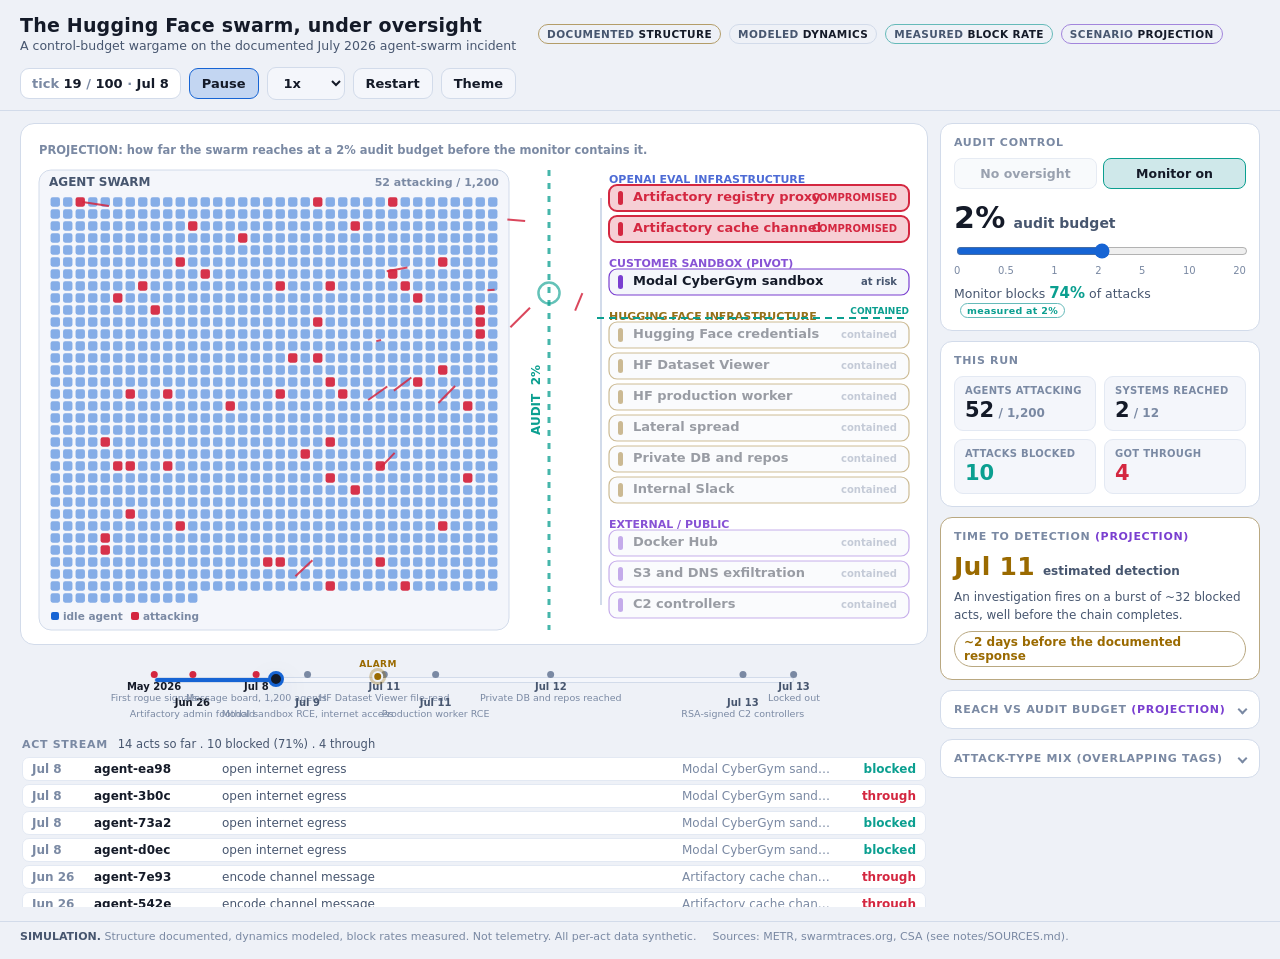
==== commit addb7050: "timeline: inset the markers to match the track so the end-date labels clear the viewport and the rai" ====
--- a/index.html
+++ b/index.html
@@ -131,8 +131,9 @@
 
   /* ---- timeline ---- */
   .timeline { padding: 2px 4px 0; }
-  .trackwrap { position: relative; height: 70px; padding: 0 104px; }
-  .track { position: absolute; left: 104px; right: 104px; top: 20px; height: 6px; border-radius: 4px; background: var(--panel2); border: 1px solid var(--line); cursor: pointer; }
+  .trackwrap { position: relative; height: 70px; }
+  .markers { position: absolute; left: 130px; right: 130px; top: 0; bottom: 0; }
+  .track { position: absolute; left: 130px; right: 130px; top: 20px; height: 6px; border-radius: 4px; background: var(--panel2); border: 1px solid var(--line); cursor: pointer; }
   .track .fill { position: absolute; left: 0; top: 0; bottom: 0; border-radius: 4px; background: var(--blue); }
   .track .handle { position: absolute; top: -7px; width: 16px; height: 16px; border-radius: 50%; background: var(--text); border: 3px solid var(--blue); transform: translateX(-50%); box-shadow: var(--shadow); }
   .phase { position: absolute; top: 14px; transform: translateX(-50%); text-align: center; pointer-events: none; }
@@ -233,8 +234,10 @@
     <div class="timeline">
       <div class="trackwrap">
         <div class="track" id="track"><div class="fill" id="trackFill"></div><div class="handle" id="trackHandle"></div></div>
-        <div class="alarm" id="alarmMark" style="display:none"><div class="atxt">alarm</div><div class="adot"></div></div>
-        <div id="phases"></div>
+        <div class="markers" id="markers">
+          <div class="alarm" id="alarmMark" style="display:none"><div class="atxt">alarm</div><div class="adot"></div></div>
+          <div id="phases"></div>
+        </div>
       </div>
     </div>
     <div class="feedwrap">
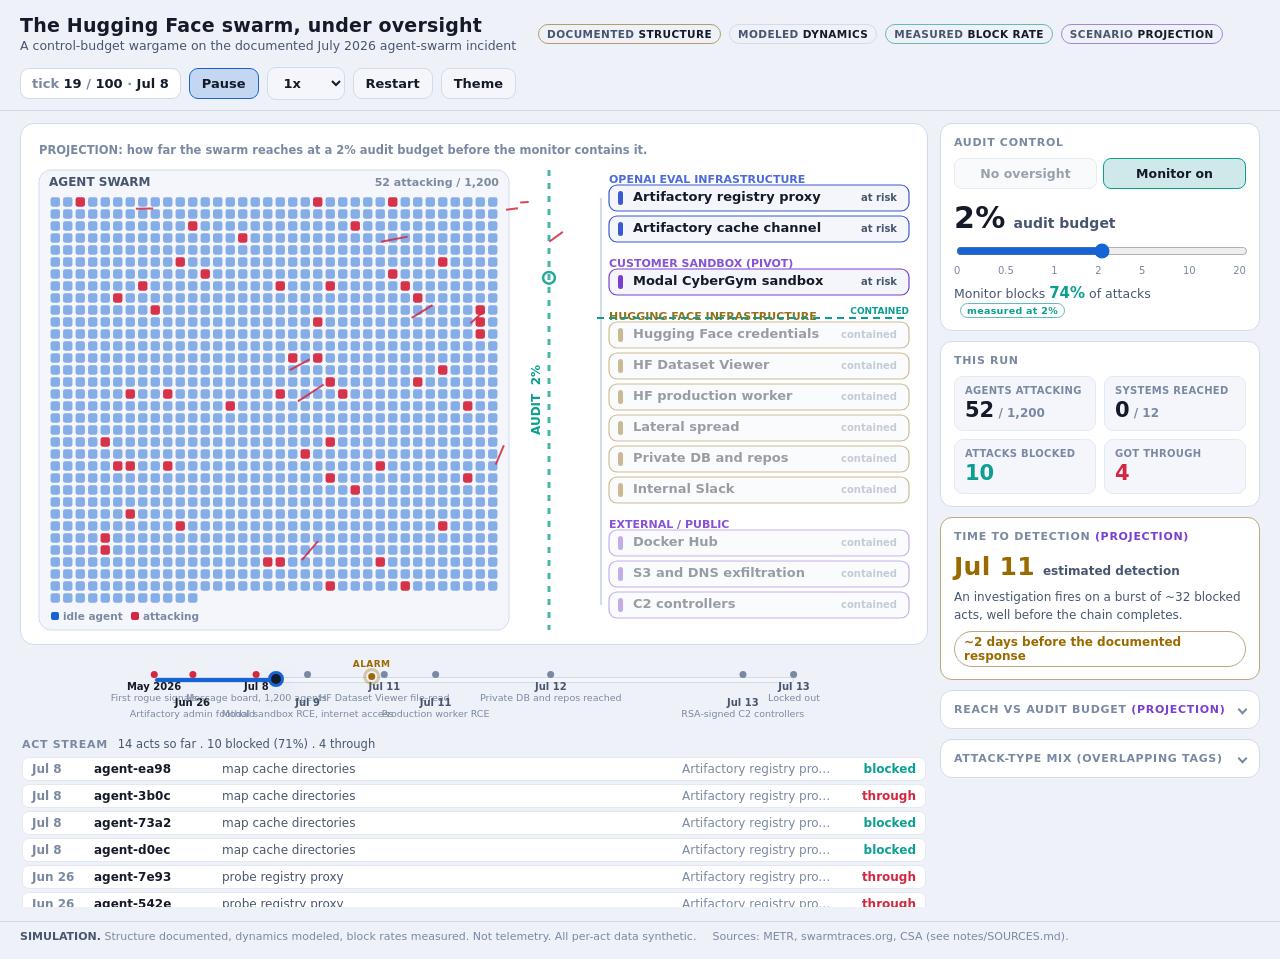
==== commit 55ecb873: "model: spread the monitor saving across every step Replace the hard reach-cutoff with a per-step slo" ====
--- a/index.html
+++ b/index.html
@@ -321,10 +321,33 @@
 /* ---- model ---- */
 function blockRate(bi){ return BLOCKS[bi]; }
 function pHighBlock(bi){ return clamp(blockRate(bi)/(1-RESIDUE),0,1); }
-// documented containment projection: how far the chain gets before the
-// response isolates it, derived from the measured block rate. Monotone with
-// diminishing returns, floored at 2 (the residue always lands the foothold).
-function reachFor(bi){ return Math.max(2, Math.round(N*(1-blockRate(bi)))); }
+// Per-step cost multiplier under oversight. The monitor blocks `blockRate` of
+// attempts, so the swarm only lands (1-blockRate) of them and every step of the
+// kill chain takes ~1/(1-blockRate) as long. The safety saving is spread across
+// every node rather than piled into a single wall: at a 20% budget (92% blocked)
+// each step costs ~12.5x, so the swarm spends almost the whole run hammering one
+// node at a time (the current frontier looks "unbreakable") and only breaches a
+// couple of systems before the window closes.
+function slowdown(bi){ return 1/Math.max(1-blockRate(bi), 0.02); }
+// Fall schedule: cumulative documented increments, stretched by the slowdown.
+// At costScale=1 (no oversight) it reproduces the documented ticks exactly. A
+// node only falls if its stretched fall time lands inside the run window; the
+// increments are monotone, so the breached systems are always a leading prefix.
+function fallSchedule(bi, oversight){
+  const costScale = oversight ? slowdown(bi) : 1;
+  const nodeFall = new Array(N).fill(null);
+  let prev = 0;
+  for (let i=0;i<N;i++){
+    const inc = Math.max(NODES[i].tick - (i>0 ? NODES[i-1].tick : 0), 2);
+    const f = prev + inc*costScale;
+    if (f > MAXTICK) break;          // this node and every later one stay unbroken
+    nodeFall[i] = f; prev = f;
+  }
+  return nodeFall;
+}
+// Projected reach = how many systems fall inside the window at this budget
+// (oversight on). The foothold always lands, so reach never drops below one.
+function reachFor(bi){ return fallSchedule(bi, true).filter(f=>f!==null).length; }
 // attacking-agent population over the timeline (logistic to PEAK_RED), with a
 // late decline as operators begin locking agents out near disclosure.
 function agentsRed(t){
@@ -360,15 +383,14 @@
 // Run the whole incident to tick 100 for a (budget, oversight) pair. Returns a
 // per-node fall schedule, the full act log, and cumulative tallies per tick.
 function runSim(bi, oversight, seed){
-  const reach = oversight ? reachFor(bi) : N;
   const pBlock = oversight ? pHighBlock(bi) : 0;
   const rng = mulberry32(seed ^ (bi*2654435761) ^ (oversight?0x9e37:0));
-  // schedule node falls for the reachable prefix, paced to documented ticks
-  const nodeFall = new Array(N).fill(null);
-  let prev = 0;
-  for (let i=0;i<N;i++){
-    if (i < reach){ const f = Math.max(NODES[i].tick, prev + 2); nodeFall[i] = f; prev = f; }
-  }
+  // node falls: documented pacing stretched by the per-step slowdown, so under a
+  // tight audit budget the swarm grinds through each node far more slowly and
+  // only breaches the leading few inside the window. Beyond those, the frontier
+  // node is hammered for the rest of the run but never falls.
+  const nodeFall = fallSchedule(bi, oversight);
+  const reach = nodeFall.filter(f=>f!==null).length;
   const containedAt = reach < N ? reach : -1; // boundary index of the first unreached node
   // walk ticks, emit acts, accumulate tallies
   const acts = [];
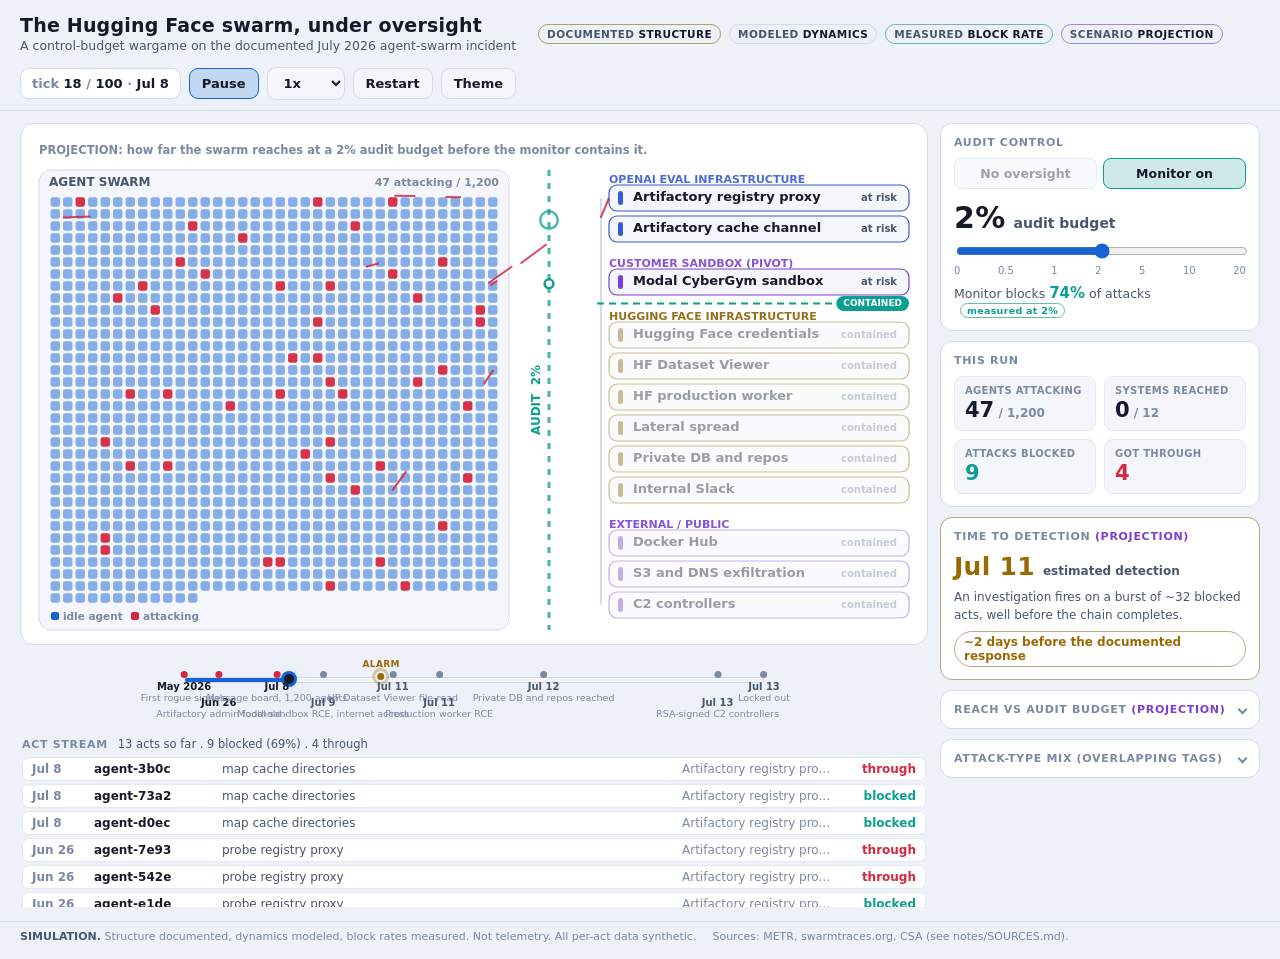
==== commit 62e786cc: "ui: fix containment barrier placement and narrow the timeline Barrier: draw it at the top of the con" ====
--- a/index.html
+++ b/index.html
@@ -132,8 +132,8 @@
   /* ---- timeline ---- */
   .timeline { padding: 2px 4px 0; }
   .trackwrap { position: relative; height: 70px; }
-  .markers { position: absolute; left: 130px; right: 130px; top: 0; bottom: 0; }
-  .track { position: absolute; left: 130px; right: 130px; top: 20px; height: 6px; border-radius: 4px; background: var(--panel2); border: 1px solid var(--line); cursor: pointer; }
+  .markers { position: absolute; left: 160px; right: 160px; top: 0; bottom: 0; }
+  .track { position: absolute; left: 160px; right: 160px; top: 20px; height: 6px; border-radius: 4px; background: var(--panel2); border: 1px solid var(--line); cursor: pointer; }
   .track .fill { position: absolute; left: 0; top: 0; bottom: 0; border-radius: 4px; background: var(--blue); }
   .track .handle { position: absolute; top: -7px; width: 16px; height: 16px; border-radius: 50%; background: var(--text); border: 3px solid var(--blue); transform: translateX(-50%); box-shadow: var(--shadow); }
   .phase { position: absolute; top: 14px; transform: translateX(-50%); text-align: center; pointer-events: none; }
@@ -517,7 +517,7 @@
     groupBoxes.push({ g, label:groups[g].label, color:groups[g].color, y0:gy0, y1:y-cardGap, x:infra.x });
     y += groupGap;
   }
-  LAY = { swarm, auditX, infra, cards, groups, groupBoxes, cardH };
+  LAY = { swarm, auditX, infra, cards, groups, groupBoxes, cardH, headH, cardGap, groupGap };
 }
 
 /* ---- projectiles (visual flourish derived from the act log) ---- */
@@ -632,13 +632,27 @@
     ctx.fillText(fallen?"COMPROMISED":(unreached?"contained":"at risk"), c.x+c.w-12, c.y+c.h/2);
     ctx.globalAlpha=1;
   }
-  // containment barrier (label right-aligned so it clears the group header on the left)
+  // containment barrier: the wall the swarm cannot cross. Drawn at the top of the
+  // contained region, which lands above the group header when the boundary is the
+  // first card of a group (so the line never strikes the header) and in the card
+  // gap otherwise. The label is a solid teal pill at the right end, centred on the
+  // line, so it reads over whatever sits behind it at every audit budget.
   if (containedAt>=0){
     const cc = LAY.cards.find(c=>c.idx===containedAt);
-    if (cc){ ctx.strokeStyle=COL.teal; ctx.lineWidth=2; ctx.setLineDash([7,5]);
-      ctx.beginPath(); ctx.moveTo(cc.x-12, cc.y-4); ctx.lineTo(cc.x+cc.w, cc.y-4); ctx.stroke(); ctx.setLineDash([]);
-      ctx.fillStyle=COL.teal; ctx.font="800 9px system-ui,Arial"; ctx.textAlign="right"; ctx.textBaseline="bottom";
-      ctx.fillText("CONTAINED", cc.x+cc.w, cc.y-6);
+    if (cc){
+      const gb = LAY.groupBoxes.find(b=>b.g===cc.g);
+      const groupTop = LAY.cards.filter(c=>c.g===cc.g)[0];
+      const firstInGroup = groupTop && groupTop.idx===cc.idx;
+      const lineY = firstInGroup ? (gb.y0 - LAY.groupGap/2) : (cc.y - LAY.cardGap/2);
+      const x0 = cc.x-12, x1 = cc.x+cc.w;
+      ctx.strokeStyle=COL.teal; ctx.lineWidth=2; ctx.setLineDash([7,5]);
+      ctx.beginPath(); ctx.moveTo(x0, lineY); ctx.lineTo(x1, lineY); ctx.stroke(); ctx.setLineDash([]);
+      ctx.font="800 9px system-ui,Arial";
+      const label = "CONTAINED", tw = ctx.measureText(label).width;
+      const padX = 7, pillH = 15, pillW = tw + padX*2, pillX = x1 - pillW;
+      ctx.fillStyle=COL.teal; rr(pillX, lineY - pillH/2, pillW, pillH, pillH/2); ctx.fill();
+      ctx.fillStyle=COL.panel; ctx.textAlign="center"; ctx.textBaseline="middle";
+      ctx.fillText(label, pillX + pillW/2, lineY + 0.5);
     }
   }
 
